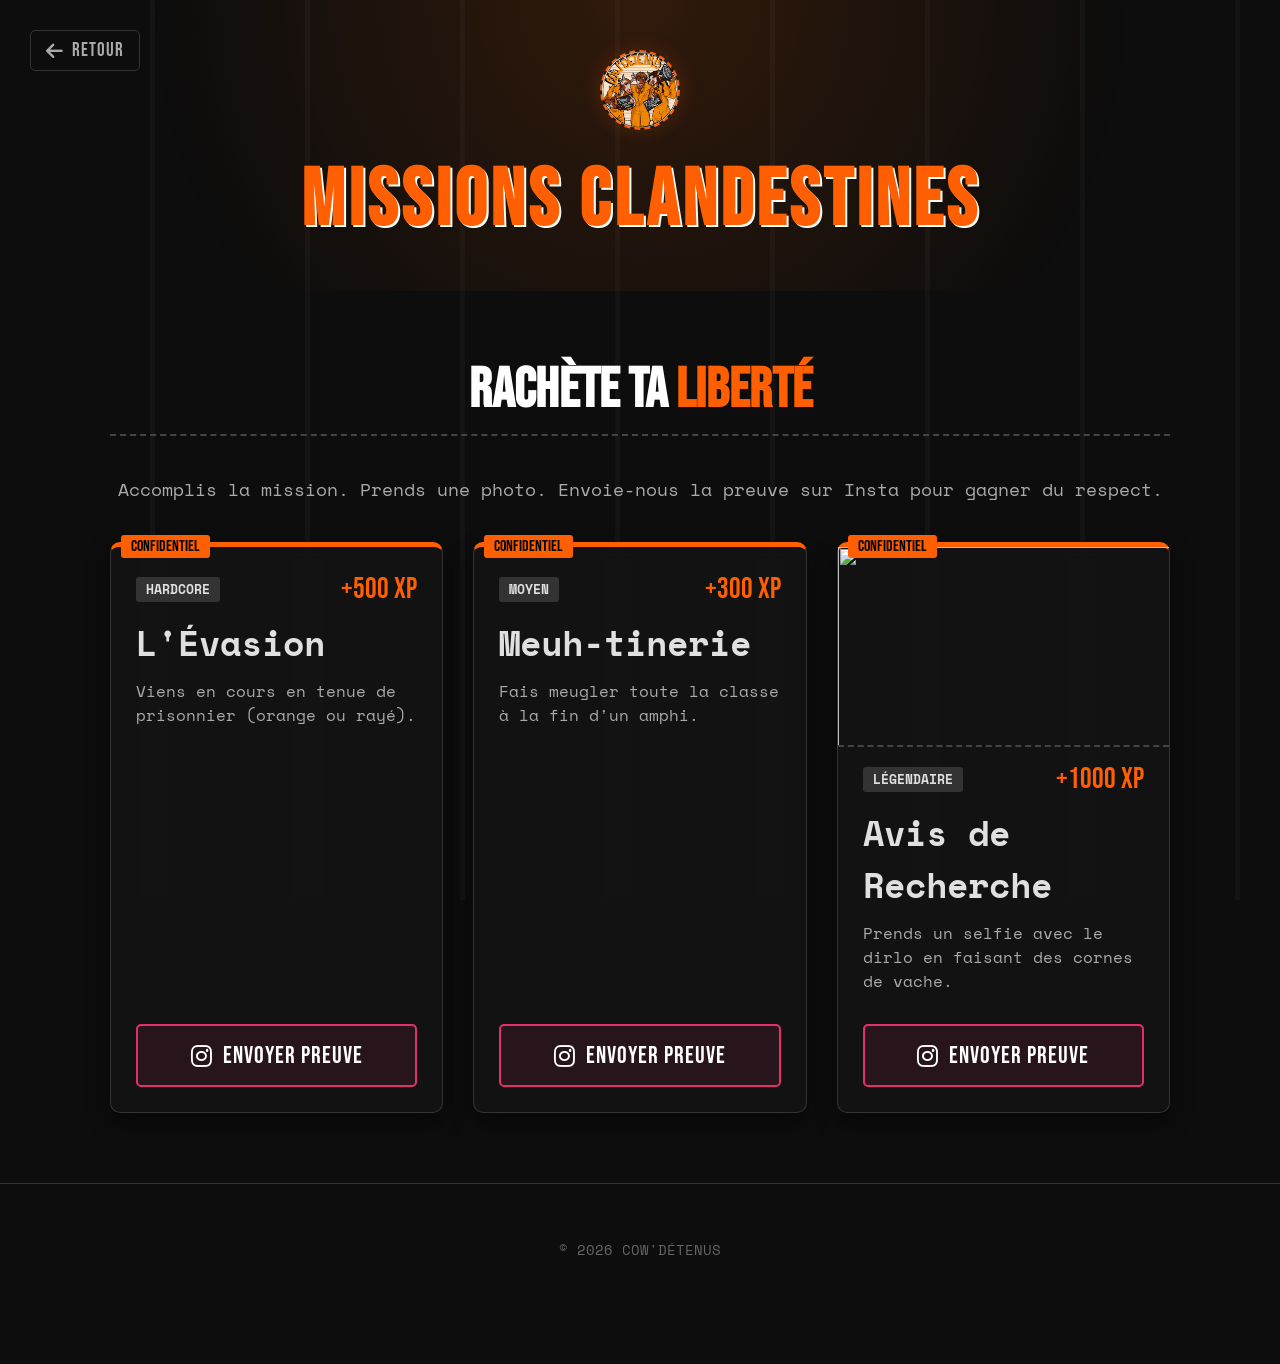
==== defis.html @ 6e6df72a "init: first commit" ====
<!DOCTYPE html>
<html lang="fr">
<head>
    <meta charset="UTF-8">
    <meta name="viewport" content="width=device-width, initial-scale=1.0">
    <title>Défis - Cow'Détenus</title>
    <link rel="stylesheet" href="style.css">
    <link rel="stylesheet" href="https://cdnjs.cloudflare.com/ajax/libs/font-awesome/6.0.0/css/all.min.css">
    <script src="donnees.js"></script>
    <style>
        /* --- BOUTON RETOUR & MINI LOGO --- */
        .btn-back {
            position: absolute;
            top: clamp(15px, 3vw, 30px);
            left: clamp(15px, 3vw, 30px);
            display: inline-flex; align-items: center; gap: 8px;
            background: var(--dark-bg); color: var(--text-muted);
            border: 1px solid #333; border-radius: 5px;
            padding: 8px 15px; font-family: var(--font-title); font-size: 1.2rem;
            letter-spacing: 1px; text-decoration: none; transition: 0.3s ease; z-index: 10;
        }
        .btn-back:hover {
            color: var(--prison-orange); border-color: var(--prison-orange);
            background: rgba(255, 95, 0, 0.1); transform: translateX(-5px);
        }
        .mini-logo {
            width: 80px; height: 80px; border-radius: 50%;
            border: 2px dashed var(--prison-orange);
            box-shadow: 0 0 20px rgba(255, 95, 0, 0.2);
            object-fit: cover; margin-bottom: 10px;
        }
        
        @media (max-width: 768px) {
            .btn-back { 
                position: absolute; 
                top: 20px; 
                left: 20px; 
                padding: 10px 15px; 
                margin-bottom: 0;
            }
            .btn-back span { display: none; } /* Cache le mot "Retour" sur mobile */
            header { display: flex; flex-direction: column; align-items: center; padding-top: 50px; }
        }
    </style>
</head>
<body>
    <header style="position: relative;">
        <a href="index.html" class="btn-back"><i class="fas fa-arrow-left"></i> <span>Retour</span></a>
        <img src="assets/image0.jpeg" alt="Logo" class="mini-logo" onerror="this.src='https://via.placeholder.com/80x80/ff6600/000?text=COW'">
        <h1>MISSIONS CLANDESTINES</h1>
    </header>

    <div class="container">
        <h2>Rachète ta <span>Liberté</span></h2>
        <p style="text-align:center; color:#aaa; margin-bottom: 40px; font-size: 1.1rem;">Accomplis la mission. Prends une photo. Envoie-nous la preuve sur Insta pour gagner du respect.</p>
        
        <div class="grid-layout" id="defis-grid"></div>
    </div>

    <footer><p>© 2026 COW'DÉTENUS</p></footer>

    <script>
        window.onload = () => {
            const container = document.getElementById('defis-grid');
            const lienInsta = "https://www.instagram.com/les_cowdetenus"; 

            if(SITE_DATA && SITE_DATA.defis) {
                SITE_DATA.defis.forEach(defi => {
                    // C'est ici que l'on rajoute object-position: center; pour ne plus couper l'image
                    let imgHTML = defi.image ? `<img src="${defi.image}" style="width:calc(100% + 50px); height:200px; object-fit:cover; object-position: center; border-bottom: 2px dashed #444; margin: -25px -25px 15px -25px;">` : '';
                    
                    container.innerHTML += `
                        <div class="card" style="display:flex; flex-direction:column;">
                            ${imgHTML}
                            <div style="display:flex; justify-content:space-between; align-items:center; margin-bottom: 10px; flex-wrap: wrap; gap: 10px;">
                                <span style="background:#333; padding:3px 10px; font-weight:bold; font-size:0.8rem; text-transform:uppercase; border-radius: 3px;">${defi.categorie}</span>
                                <span style="color:var(--prison-orange); font-family:var(--font-title); font-size:1.8rem;">+${defi.points} XP</span>
                            </div>
                            <h3 style="font-size: clamp(1.5rem, 5vw, 2.2rem); margin:0 0 10px 0;">${defi.titre}</h3>
                            <p style="flex-grow:1; color:#aaa; margin-top:0;">${defi.desc}</p>
                            
                            <a href="${lienInsta}" target="_blank" class="btn" style="width:100%; margin-top:15px; border-color:#E1306C; color:#fff; background-color: rgba(225, 48, 108, 0.1);">
                                <i class="fab fa-instagram"></i> Envoyer Preuve
                            </a>
                        </div>
                    `;
                });
            }
        };
    </script>
</body>
</html>
---- style.css ----
@import url('https://fonts.googleapis.com/css2?family=Bebas+Neue&family=Space+Mono:ital,wght@0,400;0,700;1,400&display=swap');

:root {
    --prison-orange: #FF5F00;
    --prison-dark: #1a1a1a;
    --prison-orange-glow: rgba(255, 95, 0, 0.4);
    --siren-red: #d32f2f;
    --dark-bg: #0d0d0d;
    --card-bg: rgba(20, 20, 20, 0.85);
    --text-main: #e0e0e0;
    --text-muted: #aaaaaa;
    --font-title: 'Bebas Neue', sans-serif;
    --font-data: 'Space Mono', monospace;
}

* { box-sizing: border-box; }
::selection { background: var(--prison-orange); color: black; }

body {
    margin: 0; padding: 0;
    background-color: var(--dark-bg);
    color: var(--text-main);
    font-family: var(--font-data);
    overflow-x: hidden;
    min-height: 100vh;
    padding-bottom: 50px;
}

body::after {
    content: ""; position: fixed; top: 0; left: 0; width: 100%; height: 100%;
    background-image: repeating-linear-gradient(90deg, transparent, transparent 150px, rgba(255,255,255,0.03) 150px, rgba(255,255,255,0.03) 155px);
    z-index: -2; pointer-events: none;
}

.police-tape {
    background: repeating-linear-gradient(45deg, #000, #000 20px, var(--prison-orange) 20px, var(--prison-orange) 40px);
    height: clamp(15px, 3vw, 25px); width: 200%;
    position: relative; left: -50%;
    border-top: 2px solid #fff; border-bottom: 2px solid #fff;
    animation: tape-scroll 4s linear infinite;
    z-index: 50;
    box-shadow: 0 5px 15px rgba(255, 102, 0, 0.3);
}
@keyframes tape-scroll { 100% { transform: translateX(56px); } }

/* --- HEADER --- */
header {
    text-align: center; 
    padding: clamp(20px, 5vw, 50px) 20px;
    background: radial-gradient(circle at 50% 0%, rgba(255, 102, 0, 0.15) 0%, transparent 70%);
}

/* --- ANIMATION PENDULE (BOULET DE PRISONNIER) --- */
.pendulum-container {
    /* Le conteneur global qui va balancer */
    display: inline-flex;
    flex-direction: column;
    align-items: center;
    /* L'axe de rotation est tout en haut au centre (là où la chaîne est attachée au "plafond") */
    transform-origin: top center;
    animation: swing 4s ease-in-out infinite alternate;
    margin-bottom: 20px;
}

/* La chaîne du boulet */
.pendulum-chain {
    width: 8px;
    height: 80px; /* Longueur de la chaîne */
    /* Motif pour simuler les maillons d'une chaîne sombre */
    background-image: radial-gradient(circle at 50% 50%, transparent 40%, #555 50%, #333 100%);
    background-size: 8px 12px;
    background-repeat: repeat-y;
    position: relative;
    z-index: 1;
}

/* L'attache métallique au plafond */
.pendulum-chain::before {
    content: "";
    position: absolute;
    top: -10px;
    left: 50%;
    transform: translateX(-50%);
    width: 20px;
    height: 10px;
    background: #444;
    border-radius: 5px 5px 0 0;
    box-shadow: inset 0 2px 5px rgba(255,255,255,0.2);
}

/* Le Logo (Le Boulet) */
.logo-img {
    width: clamp(150px, 40vw, 250px); 
    border-radius: 50%; 
    /* Bordure épaisse style métal lourd / boulet */
    border: 8px solid #222;
    box-shadow: 
        inset 0 0 20px rgba(0,0,0,0.8), /* Ombre interne pour l'effet sphère */
        0 15px 30px rgba(0,0,0,0.8),    /* Ombre portée au sol */
        0 0 30px rgba(255, 95, 0, 0.4); /* Glow orange */
    /* On annule l'ancienne animation slow-spin si elle y était */
    animation: none; 
    margin-top: -5px; /* Pour lier visuellement la chaîne au boulet */
    z-index: 2;
    position: relative;
}

/* L'anneau d'attache sur le boulet */
.logo-img::before {
    content: "";
    position: absolute;
    top: -15px;
    left: 50%;
    transform: translateX(-50%);
    width: 30px;
    height: 20px;
    border: 5px solid #333;
    border-radius: 50% 50% 0 0;
    z-index: -1;
}

/* L'animation de balancier */
@keyframes swing {
    0% { transform: rotate(15deg); }
    100% { transform: rotate(-15deg); }
}

@keyframes slow-spin { 100% { transform: rotate(360deg); } }

/* Typographie fluide */
h1 {
    font-family: var(--font-title); 
    font-size: clamp(3rem, 10vw, 5rem); 
    margin: 15px 0 0 0;
    color: var(--prison-orange); letter-spacing: clamp(1px, 2vw, 4px);
    text-shadow: 2px 2px 0 #fff;
    line-height: 1;
}
.subtitle { 
    font-size: clamp(0.8rem, 3vw, 1.1rem); 
    font-weight: 700; margin-top: 10px; margin-bottom: 30px; 
    color: var(--text-muted); text-transform: uppercase; letter-spacing: 1px;
}
h2 {
    font-family: var(--font-title); 
    font-size: clamp(2rem, 8vw, 3.5rem); 
    text-align: center;
    color: #fff; border-bottom: 2px dashed #444; padding-bottom: 10px; margin-bottom: clamp(20px, 5vw, 40px);
}
h2 span { color: var(--prison-orange); }

.container { max-width: 1100px; margin: 0 auto; padding: 20px; width: 100%; }

/* --- BOUTONS --- */
.btn {
    display: flex; align-items: center; justify-content: center; gap: 10px;
    padding: clamp(10px, 2vw, 15px) clamp(15px, 3vw, 30px);
    background: transparent; color: var(--prison-orange);
    font-family: var(--font-title); 
    font-size: clamp(1.2rem, 4vw, 1.5rem); 
    letter-spacing: 1px; text-decoration: none; 
    border: 2px solid var(--prison-orange); border-radius: 5px; 
    transition: 0.3s; cursor: pointer; text-align: center;
    position: relative; overflow: hidden;
    width: 100%;
}
.btn::before {
    content: ""; position: absolute; top: 0; left: -100%; width: 100%; height: 100%;
    background: var(--prison-orange); transition: 0.3s; z-index: -1;
}
.btn:hover::before { left: 0; }
.btn:hover { color: #000; box-shadow: 0 0 20px var(--prison-orange); transform: translateY(-3px); }

/* --- GRILLES ET CARTES --- */
.grid-layout { 
    display: grid; 
    grid-template-columns: repeat(auto-fill, minmax(280px, 1fr)); 
    gap: clamp(15px, 4vw, 30px); 
}

/* Grille spécifique pour les 4 boutons du menu principal */
.nav-grid {
    display: grid;
    grid-template-columns: repeat(3, 1fr); /* 3 colonnes sur PC */
    gap: 15px;
    margin: clamp(20px, 5vw, 50px) auto; /* Le "auto" permet de centrer la grille */
    max-width: 1000px;
}

.card {
    background: var(--card-bg);
    border: 1px solid #333; border-top: 5px solid var(--prison-orange);
    border-radius: 10px; padding: clamp(15px, 4vw, 25px);
    backdrop-filter: blur(10px); transition: 0.3s; position: relative;
    box-shadow: 0 10px 20px rgba(0,0,0,0.5);
    display: flex; flex-direction: column;
}
.card::before {
    content: "CONFIDENTIEL"; position: absolute; top: -12px; left: 10px;
    background: var(--prison-orange); color: #000; font-family: var(--font-title);
    padding: 2px 10px; font-size: clamp(0.8rem, 2vw, 1rem); border-radius: 3px; z-index: 10;
}
.card:hover { transform: translateY(-5px); border-color: var(--prison-orange); box-shadow: 0 10px 30px rgba(255, 102, 0, 0.2); }

/* Tags statuts */
.status-badge {
    position: absolute; top: 15px; right: 15px; padding: 5px 10px;
    font-family: var(--font-title); font-size: clamp(0.9rem, 3vw, 1.2rem); letter-spacing: 1px; z-index: 5;
}
.bg-payant { background: #fff; color: #000; }
.bg-gratuit { background: var(--prison-orange); color: #000; }
.bg-rupture { background: var(--siren-red); color: #fff; transform: rotate(15deg); border: 2px solid #fff; }

.siren-effect { animation: siren 1s infinite alternate; }
@keyframes siren { from { box-shadow: 0 0 10px rgba(255,0,60,0.2); } to { box-shadow: 0 0 30px rgba(255,0,60,0.8); border-color: var(--siren-red); } }

footer {
    text-align: center; padding: clamp(20px, 5vw, 40px); background-color: var(--dark-bg);
    font-size: 0.9rem; color: #666; margin-top: 50px; border-top: 1px solid #333;
}

.video-container {
    position: relative; padding-bottom: 56.25%; height: 0; overflow: hidden; border-radius: 5px;
}
.video-container iframe {
    position: absolute; top: 0; left: 0; width: 100%; height: 100%;
}

/* --- MENU MOBILE BURGER --- */
.burger-btn {
    display: none;
    position: absolute;
    top: 20px;
    right: 20px;
    background: var(--card-bg);
    color: var(--prison-orange);
    border: 2px solid var(--prison-orange);
    font-size: 1.5rem;
    padding: 8px 12px;
    border-radius: 5px;
    cursor: pointer;
    z-index: 1001; /* Toujours au-dessus du menu */
}

.mobile-menu {
    display: none;
}

@media (max-width: 768px) {
    /* Masquer la grille normale sur mobile */
    .nav-grid { display: none; }
    
    /* Afficher le bouton burger */
    .burger-btn { display: block; }
    
    /* Style du menu overlay plein écran */
    .mobile-menu {
        display: flex;
        position: fixed;
        top: 0; left: 0; width: 100%; height: 100vh;
        background: rgba(10, 10, 10, 0.95);
        backdrop-filter: blur(10px);
        flex-direction: column;
        align-items: center;
        justify-content: center;
        gap: 20px;
        z-index: 1000;
        transform: translateY(-100%);
        transition: transform 0.3s ease-in-out;
    }
    
    /* Classe ajoutée en JS pour ouvrir le menu */
    .mobile-menu.open {
        transform: translateY(0);
    }
    
    .mobile-menu .btn {
        width: 80%;
        max-width: 300px;
        font-size: 1.5rem;
        padding: 15px;
    }
}
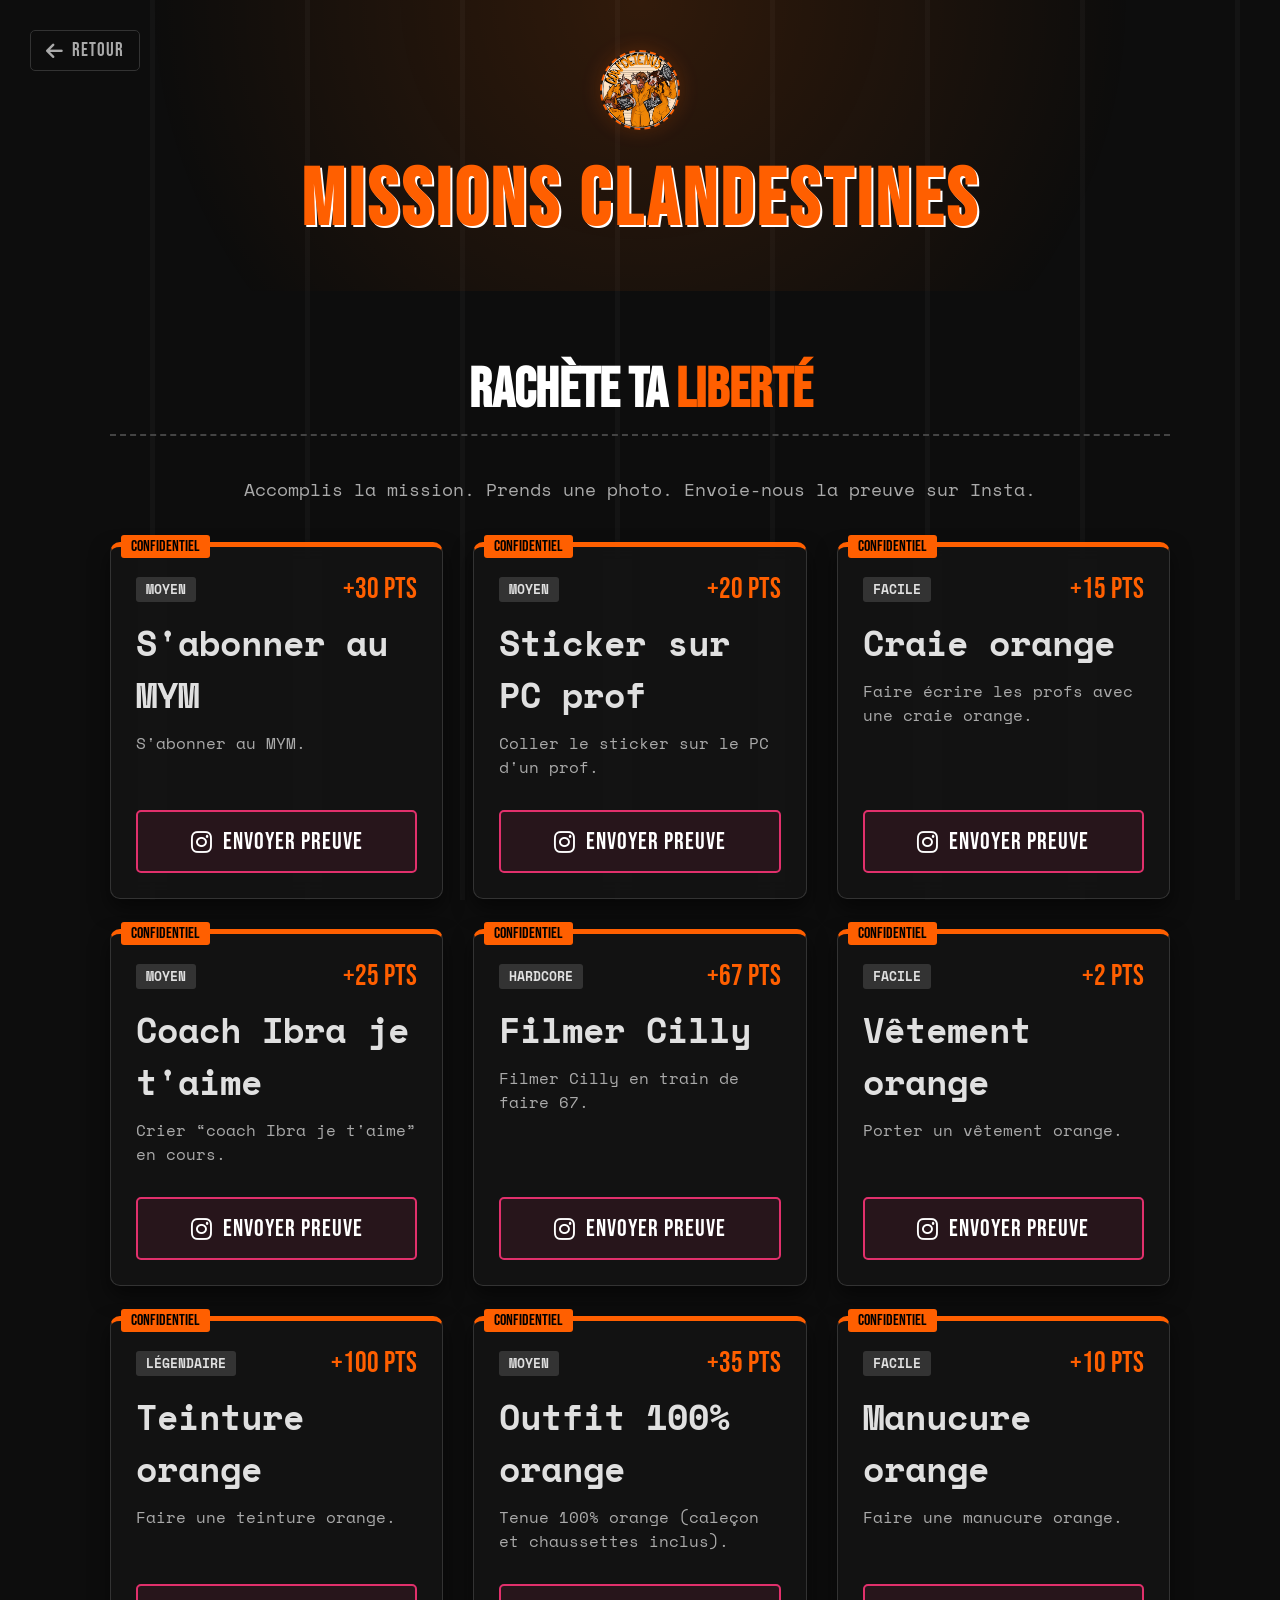
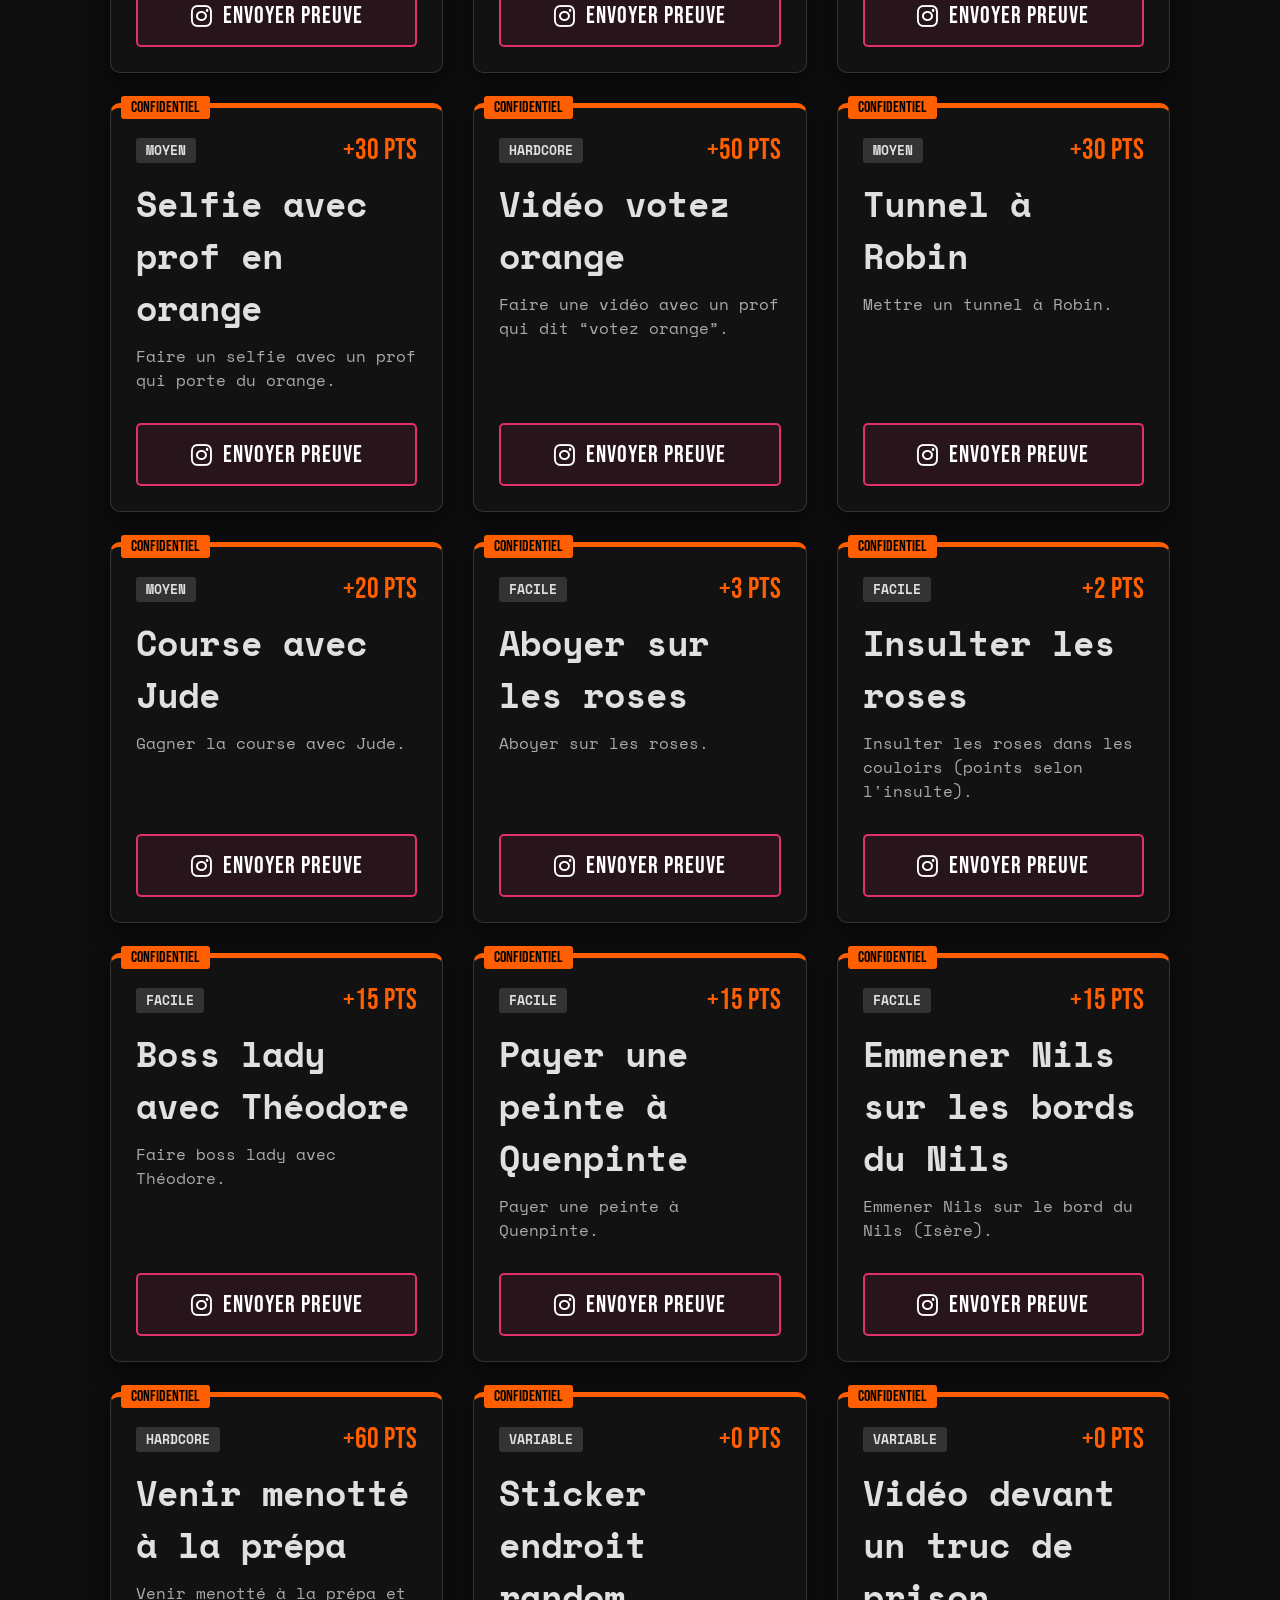
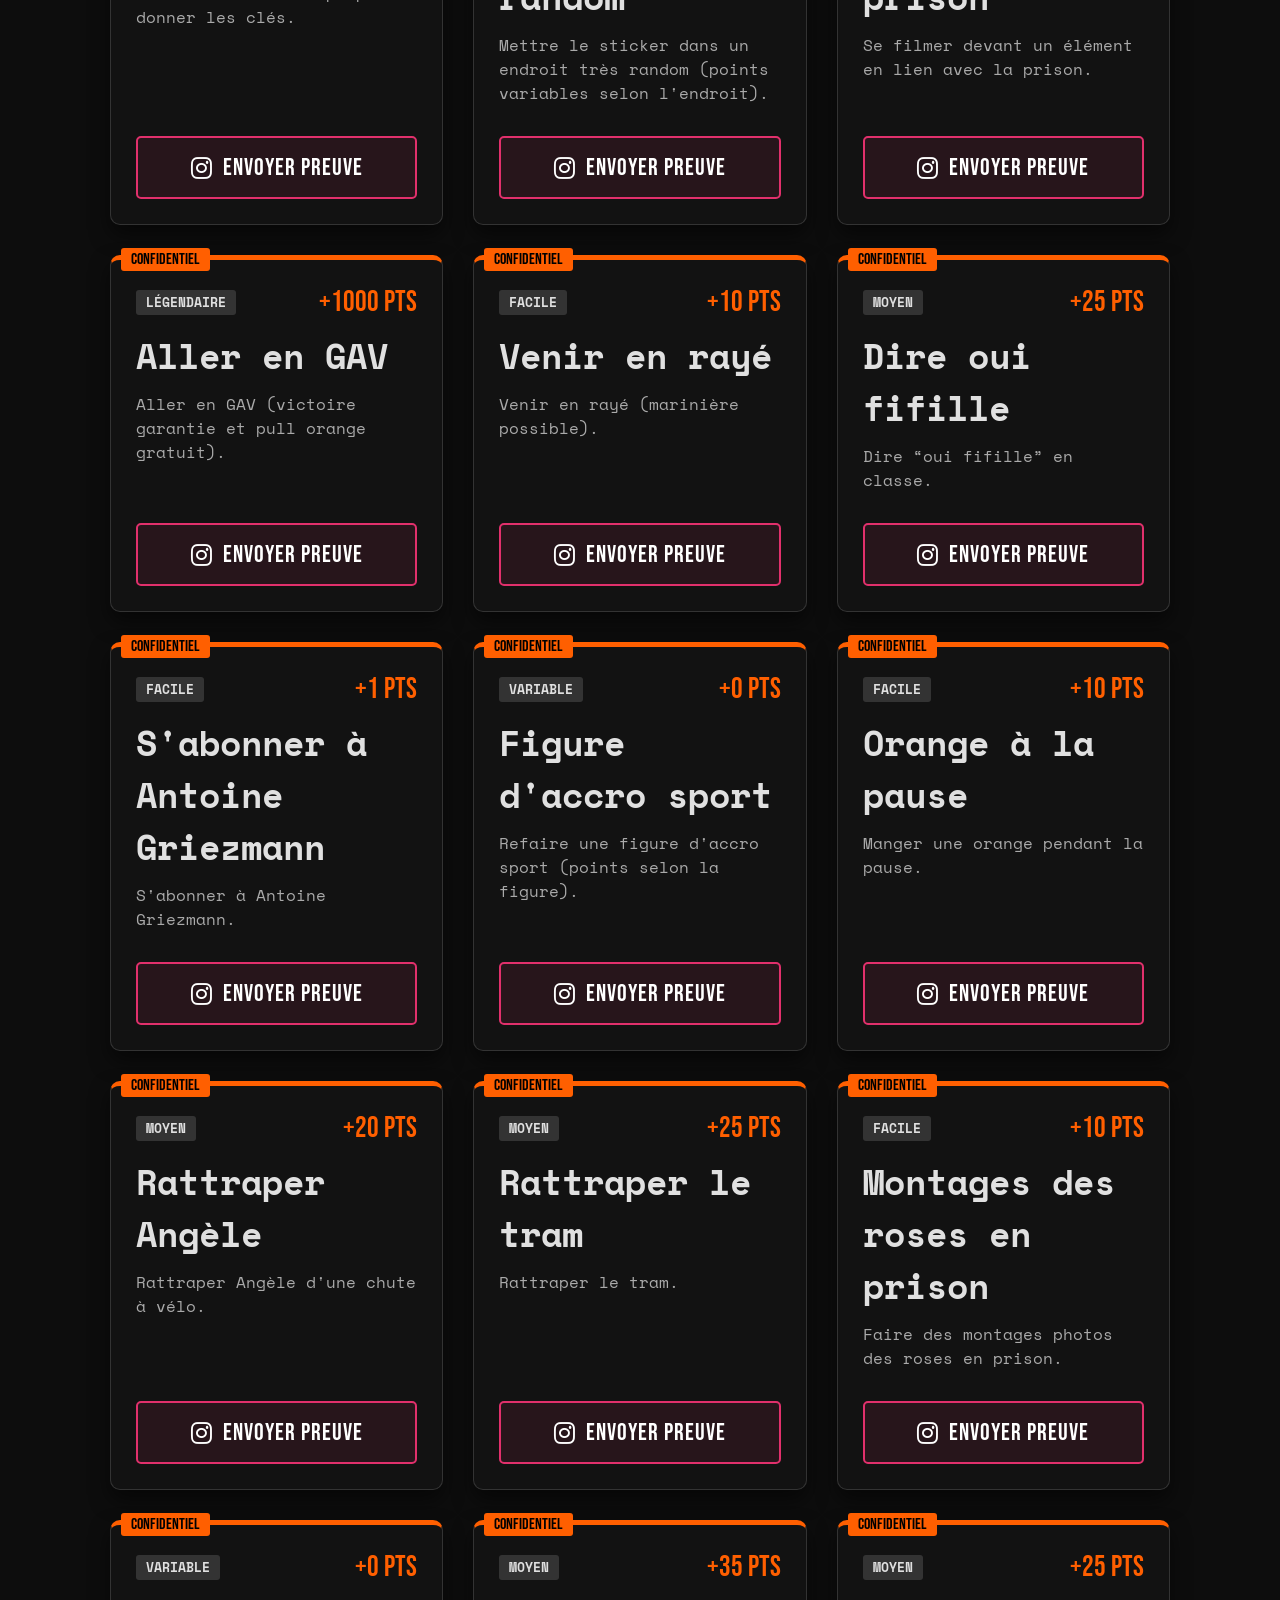
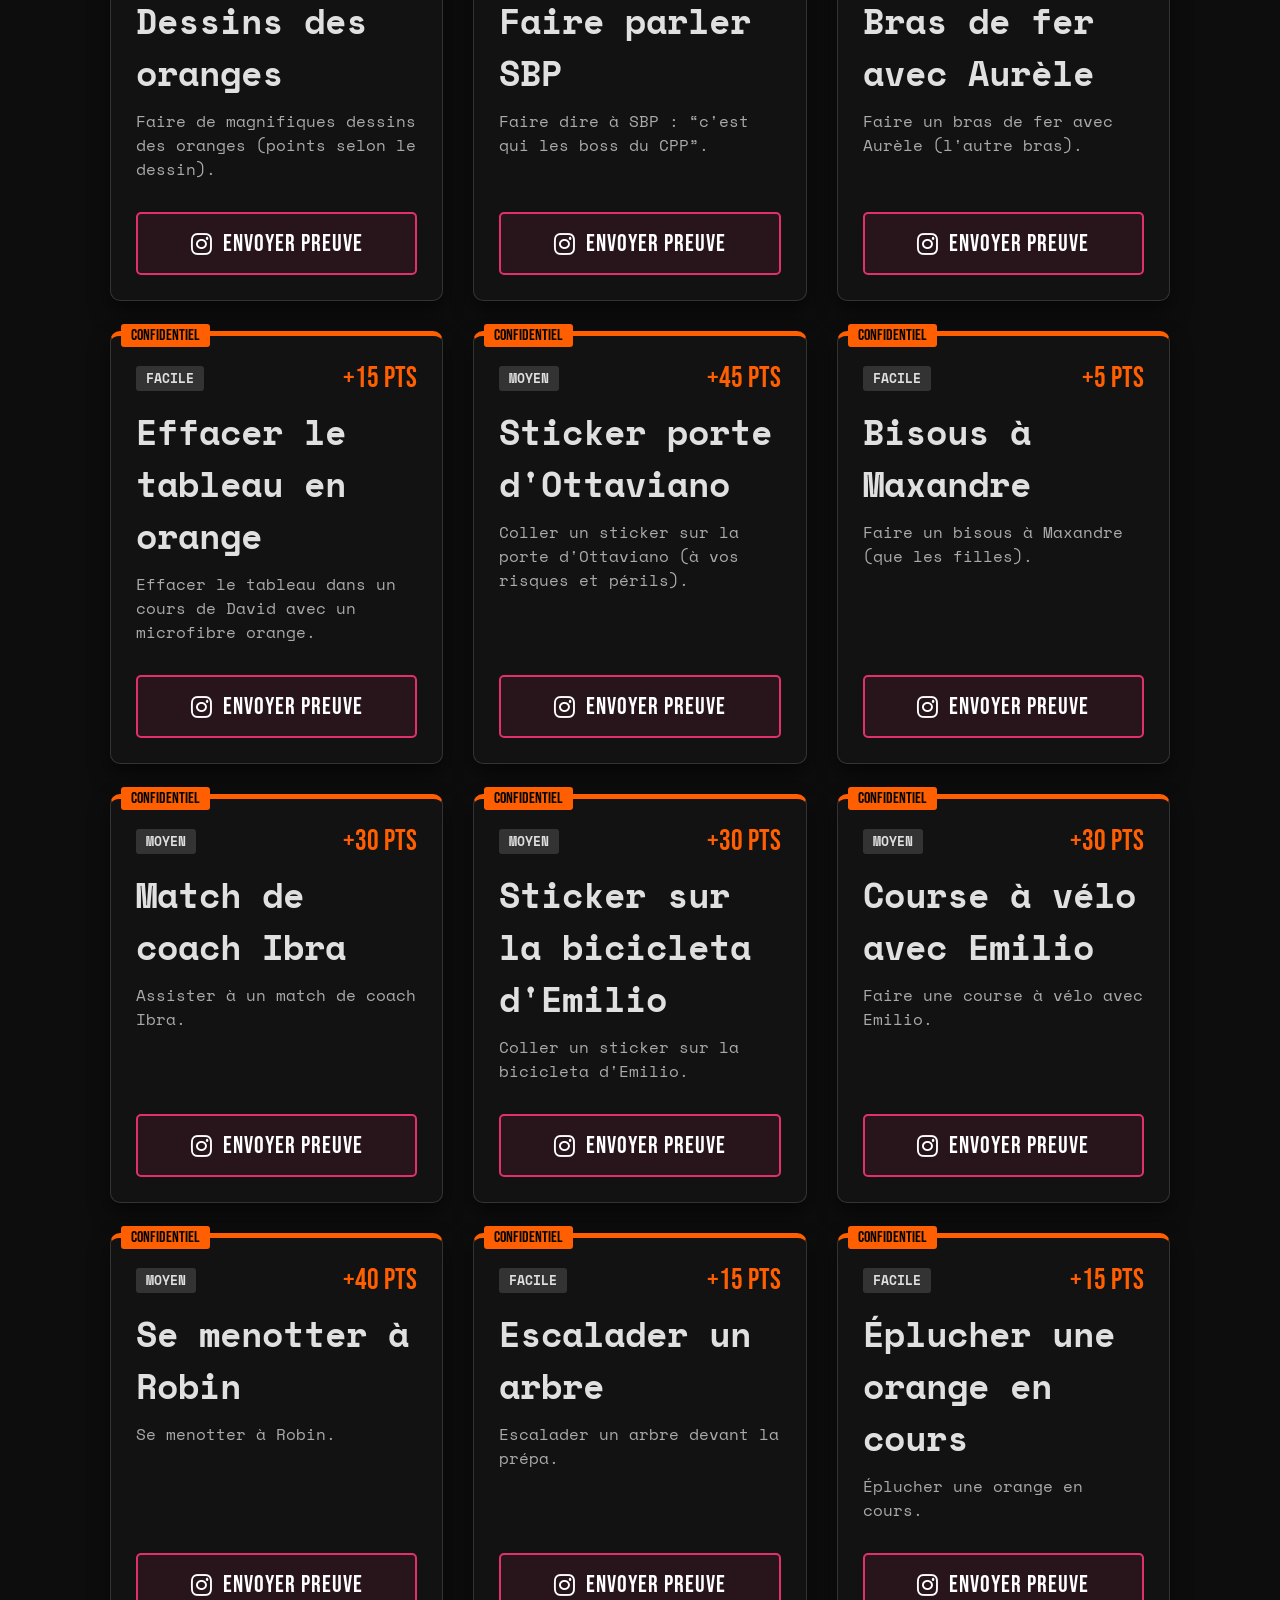
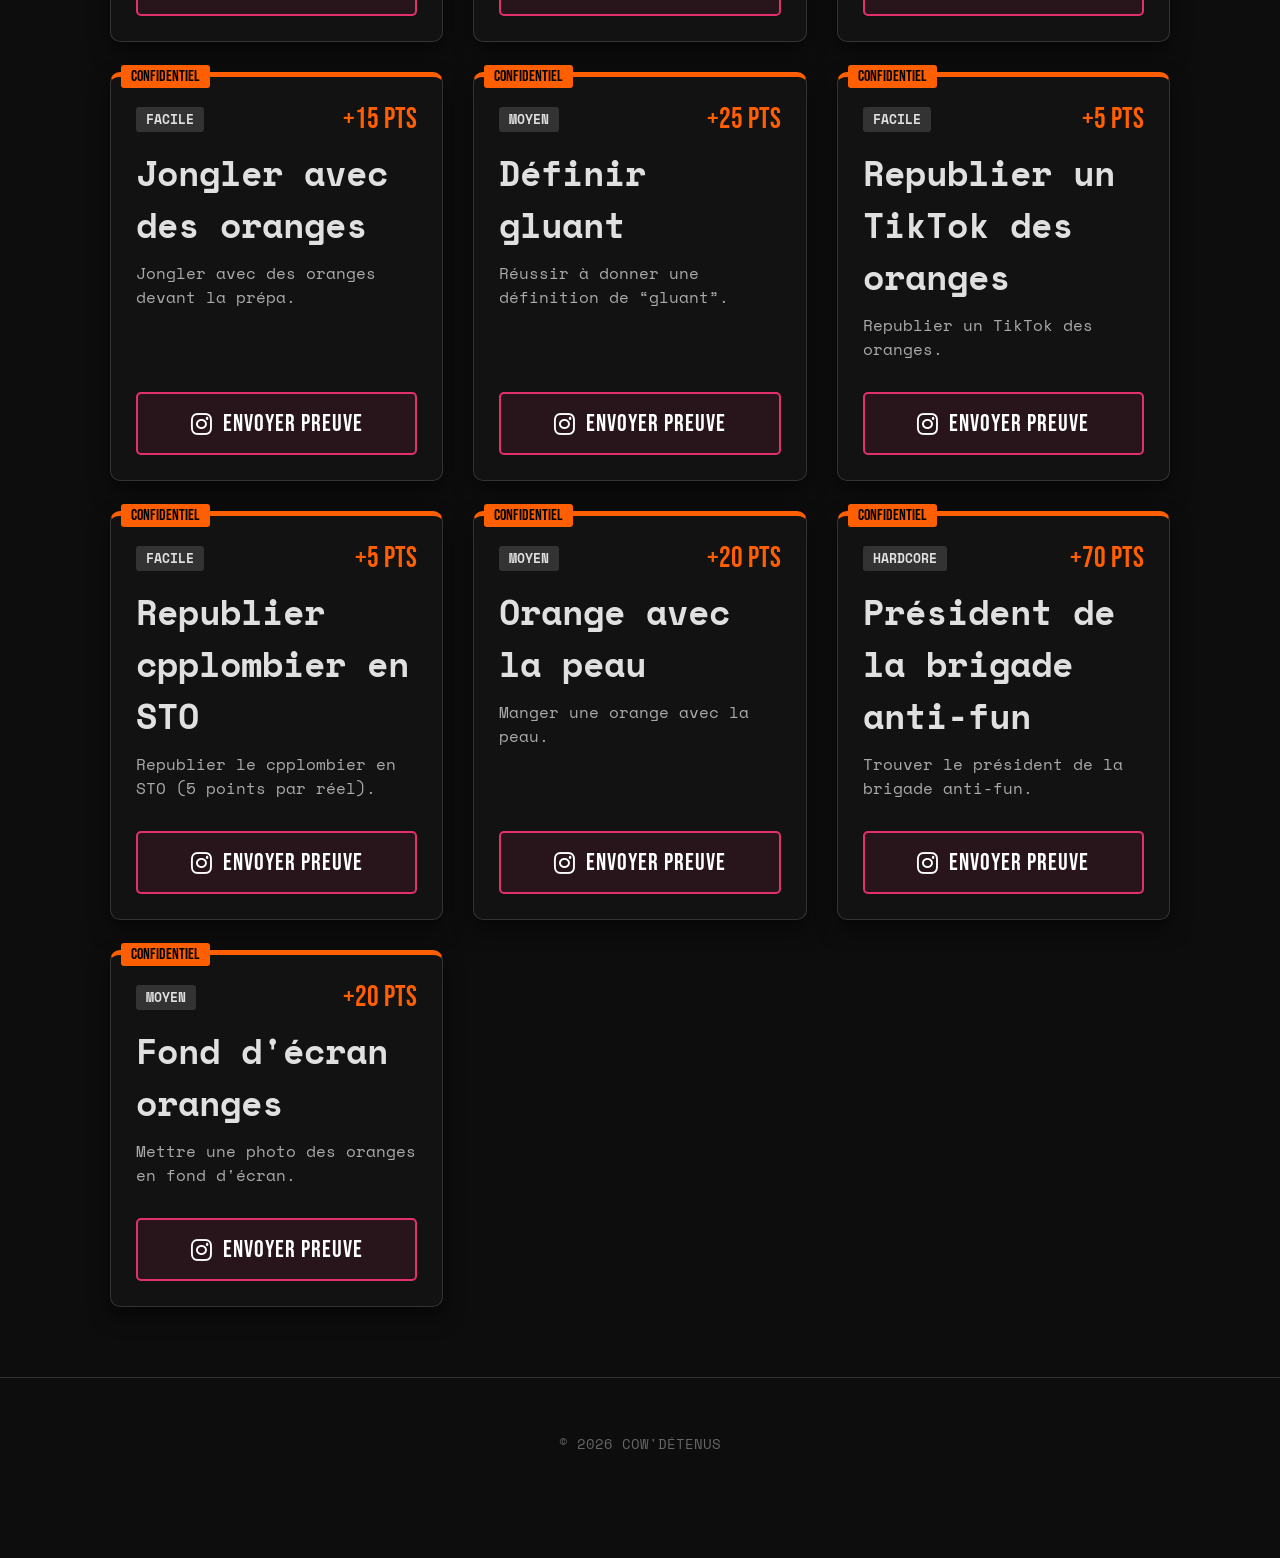
==== commit 80e7b69a: "feat : add real defis and description + add scroll for description" ====
--- a/defis.html
+++ b/defis.html
@@ -8,7 +8,6 @@
     <link rel="stylesheet" href="https://cdnjs.cloudflare.com/ajax/libs/font-awesome/6.0.0/css/all.min.css">
     <script src="donnees.js"></script>
     <style>
-        /* --- BOUTON RETOUR & MINI LOGO --- */
         .btn-back {
             position: absolute;
             top: clamp(15px, 3vw, 30px);
@@ -38,7 +37,7 @@
                 padding: 10px 15px; 
                 margin-bottom: 0;
             }
-            .btn-back span { display: none; } /* Cache le mot "Retour" sur mobile */
+            .btn-back span { display: none; }
             header { display: flex; flex-direction: column; align-items: center; padding-top: 50px; }
         }
     </style>
@@ -52,7 +51,7 @@
 
     <div class="container">
         <h2>Rachète ta <span>Liberté</span></h2>
-        <p style="text-align:center; color:#aaa; margin-bottom: 40px; font-size: 1.1rem;">Accomplis la mission. Prends une photo. Envoie-nous la preuve sur Insta pour gagner du respect.</p>
+        <p style="text-align:center; color:#aaa; margin-bottom: 40px; font-size: 1.1rem;">Accomplis la mission. Prends une photo. Envoie-nous la preuve sur Insta.</p>
         
         <div class="grid-layout" id="defis-grid"></div>
     </div>
@@ -66,7 +65,6 @@
 
             if(SITE_DATA && SITE_DATA.defis) {
                 SITE_DATA.defis.forEach(defi => {
-                    // C'est ici que l'on rajoute object-position: center; pour ne plus couper l'image
                     let imgHTML = defi.image ? `<img src="${defi.image}" style="width:calc(100% + 50px); height:200px; object-fit:cover; object-position: center; border-bottom: 2px dashed #444; margin: -25px -25px 15px -25px;">` : '';
                     
                     container.innerHTML += `
@@ -74,7 +72,7 @@
                             ${imgHTML}
                             <div style="display:flex; justify-content:space-between; align-items:center; margin-bottom: 10px; flex-wrap: wrap; gap: 10px;">
                                 <span style="background:#333; padding:3px 10px; font-weight:bold; font-size:0.8rem; text-transform:uppercase; border-radius: 3px;">${defi.categorie}</span>
-                                <span style="color:var(--prison-orange); font-family:var(--font-title); font-size:1.8rem;">+${defi.points} XP</span>
+                                <span style="color:var(--prison-orange); font-family:var(--font-title); font-size:1.8rem;">+${defi.points} PTS</span>
                             </div>
                             <h3 style="font-size: clamp(1.5rem, 5vw, 2.2rem); margin:0 0 10px 0;">${defi.titre}</h3>
                             <p style="flex-grow:1; color:#aaa; margin-top:0;">${defi.desc}</p>
